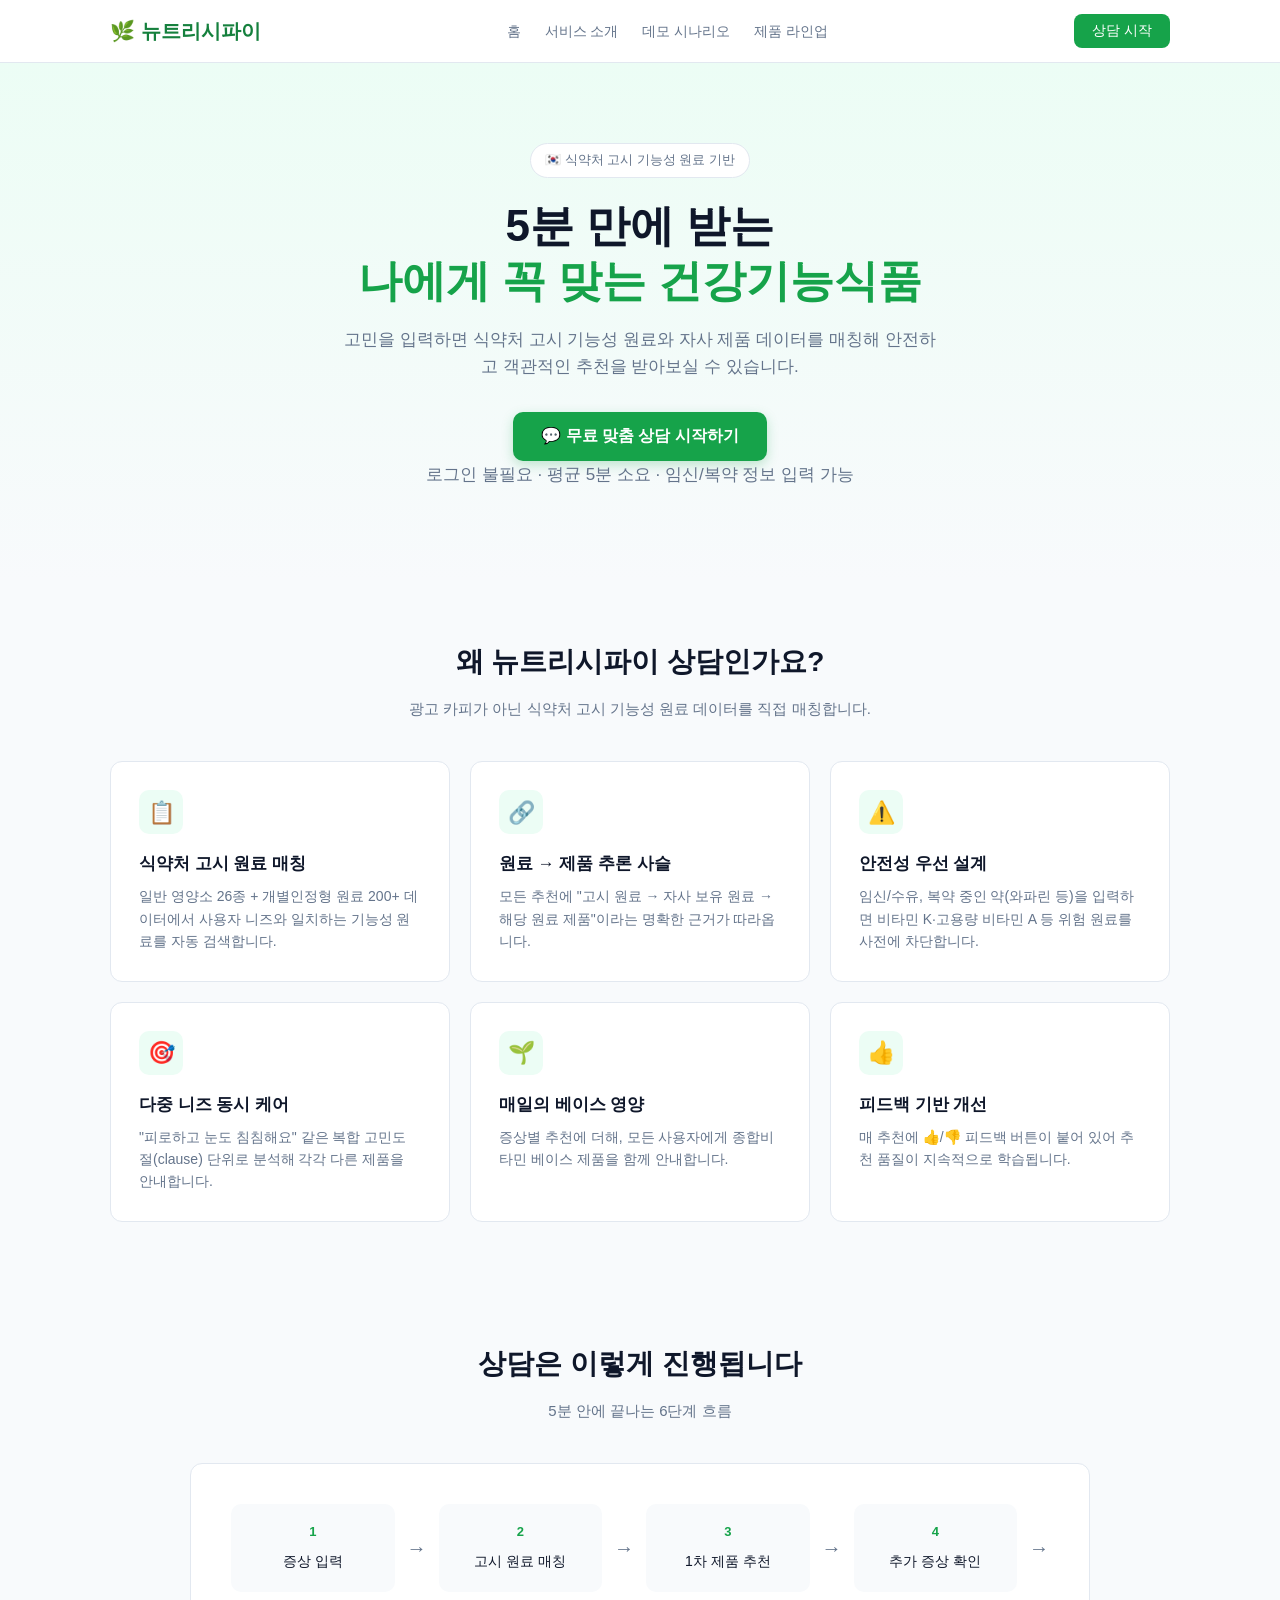
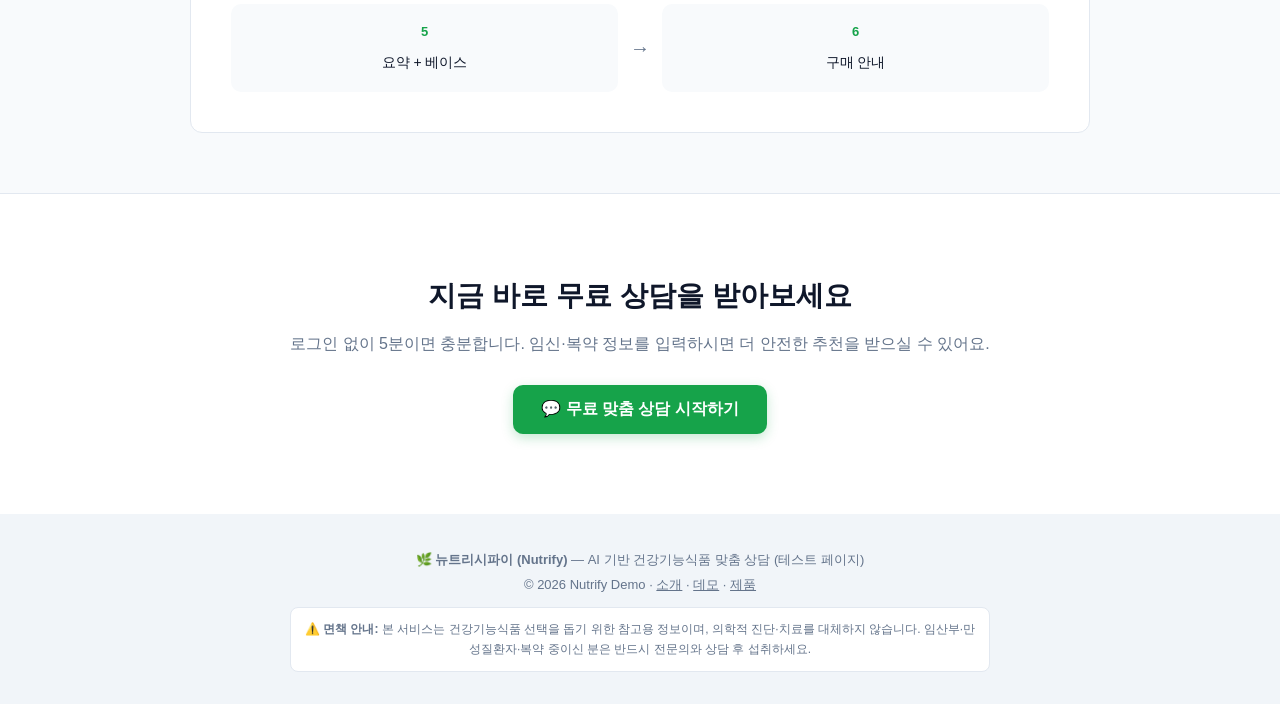
==== web/index.html @ 2ec24ab8 "Initial commit: health supplement consultation chatbot" ====
<!DOCTYPE html>
<html lang="ko">
<head>
  <meta charset="UTF-8" />
  <meta name="viewport" content="width=device-width, initial-scale=1.0" />
  <title>뉴트리시파이 — 식약처 고시 원료 기반 맞춤 건기식 상담</title>
  <meta name="description" content="식약처 고시 기능성 원료와 자사 제품 데이터를 기반으로 1:1 맞춤 건강기능식품을 추천해 드립니다." />
  <link rel="stylesheet" href="./static/styles.css" />
</head>
<body>

<nav>
  <div class="nav-inner">
    <a href="./index.html" class="logo" style="text-decoration:none">🌿 뉴트리시파이</a>
    <div class="nav-links">
      <a href="./index.html">홈</a>
      <a href="./about.html">서비스 소개</a>
      <a href="./demo.html">데모 시나리오</a>
      <a href="./products.html">제품 라인업</a>
    </div>
    <button class="nav-cta" onclick="openCopilot()">상담 시작</button>
  </div>
</nav>

<header class="hero">
  <div class="container">
    <span class="hero-badge">🇰🇷 식약처 고시 기능성 원료 기반</span>
    <h1>5분 만에 받는<br /><span>나에게 꼭 맞는 건강기능식품</span></h1>
    <p>고민을 입력하면 식약처 고시 기능성 원료와 자사 제품 데이터를 매칭해 안전하고 객관적인 추천을 받아보실 수 있습니다.</p>
    <button class="hero-cta" onclick="openCopilot()">💬 무료 맞춤 상담 시작하기</button>
    <p class="hero-note">로그인 불필요 · 평균 5분 소요 · 임신/복약 정보 입력 가능</p>
  </div>
</header>

<section id="features">
  <div class="container">
    <h2 class="section-title">왜 뉴트리시파이 상담인가요?</h2>
    <p class="section-sub">광고 카피가 아닌 식약처 고시 기능성 원료 데이터를 직접 매칭합니다.</p>
    <div class="feature-grid">
      <div class="feature">
        <div class="feature-icon">📋</div>
        <h3>식약처 고시 원료 매칭</h3>
        <p>일반 영양소 26종 + 개별인정형 원료 200+ 데이터에서 사용자 니즈와 일치하는 기능성 원료를 자동 검색합니다.</p>
      </div>
      <div class="feature">
        <div class="feature-icon">🔗</div>
        <h3>원료 → 제품 추론 사슬</h3>
        <p>모든 추천에 "고시 원료 → 자사 보유 원료 → 해당 원료 제품"이라는 명확한 근거가 따라옵니다.</p>
      </div>
      <div class="feature">
        <div class="feature-icon">⚠️</div>
        <h3>안전성 우선 설계</h3>
        <p>임신/수유, 복약 중인 약(와파린 등)을 입력하면 비타민 K·고용량 비타민 A 등 위험 원료를 사전에 차단합니다.</p>
      </div>
      <div class="feature">
        <div class="feature-icon">🎯</div>
        <h3>다중 니즈 동시 케어</h3>
        <p>"피로하고 눈도 침침해요" 같은 복합 고민도 절(clause) 단위로 분석해 각각 다른 제품을 안내합니다.</p>
      </div>
      <div class="feature">
        <div class="feature-icon">🌱</div>
        <h3>매일의 베이스 영양</h3>
        <p>증상별 추천에 더해, 모든 사용자에게 종합비타민 베이스 제품을 함께 안내합니다.</p>
      </div>
      <div class="feature">
        <div class="feature-icon">👍</div>
        <h3>피드백 기반 개선</h3>
        <p>매 추천에 👍/👎 피드백 버튼이 붙어 있어 추천 품질이 지속적으로 학습됩니다.</p>
      </div>
    </div>
  </div>
</section>

<section id="funnel">
  <div class="container">
    <h2 class="section-title">상담은 이렇게 진행됩니다</h2>
    <p class="section-sub">5분 안에 끝나는 6단계 흐름</p>
    <div class="funnel">
      <div class="funnel-steps">
        <div class="funnel-step"><b>1</b><span>증상 입력</span></div>
        <span class="funnel-arrow">→</span>
        <div class="funnel-step"><b>2</b><span>고시 원료 매칭</span></div>
        <span class="funnel-arrow">→</span>
        <div class="funnel-step"><b>3</b><span>1차 제품 추천</span></div>
        <span class="funnel-arrow">→</span>
        <div class="funnel-step"><b>4</b><span>추가 증상 확인</span></div>
        <span class="funnel-arrow">→</span>
        <div class="funnel-step"><b>5</b><span>요약 + 베이스</span></div>
        <span class="funnel-arrow">→</span>
        <div class="funnel-step"><b>6</b><span>구매 안내</span></div>
      </div>
    </div>
  </div>
</section>

<section class="cta-section">
  <div class="container">
    <h2>지금 바로 무료 상담을 받아보세요</h2>
    <p>로그인 없이 5분이면 충분합니다. 임신·복약 정보를 입력하시면 더 안전한 추천을 받으실 수 있어요.</p>
    <button class="hero-cta" onclick="openCopilot()">💬 무료 맞춤 상담 시작하기</button>
  </div>
</section>

<footer>
  <p><strong>🌿 뉴트리시파이 (Nutrify)</strong> — AI 기반 건강기능식품 맞춤 상담 (테스트 페이지)</p>
  <p>© 2026 Nutrify Demo · <a href="./about.html" style="color: var(--muted)">소개</a> · <a href="./demo.html" style="color: var(--muted)">데모</a> · <a href="./products.html" style="color: var(--muted)">제품</a></p>
  <div class="disclaimer">
    ⚠️ <strong>면책 안내:</strong> 본 서비스는 건강기능식품 선택을 돕기 위한 참고용 정보이며,
    의학적 진단·치료를 대체하지 않습니다. 임산부·만성질환자·복약 중이신 분은
    반드시 전문의와 상담 후 섭취하세요.
  </div>
</footer>

<script src="./static/copilot.js"></script>
</body>
</html>
---- web/static/styles.css ----
:root {
  --primary: #16a34a;
  --primary-dark: #15803d;
  --bg: #f8fafc;
  --card: #ffffff;
  --text: #0f172a;
  --muted: #64748b;
  --border: #e2e8f0;
}
* { box-sizing: border-box; margin: 0; padding: 0; }
body {
  font-family: -apple-system, BlinkMacSystemFont, "Pretendard", "Apple SD Gothic Neo", sans-serif;
  background: var(--bg);
  color: var(--text);
  line-height: 1.6;
  -webkit-font-smoothing: antialiased;
}
.container { max-width: 1100px; margin: 0 auto; padding: 0 20px; }

nav {
  background: white;
  border-bottom: 1px solid var(--border);
  position: sticky; top: 0; z-index: 50;
  backdrop-filter: blur(8px);
}
.nav-inner {
  display: flex; align-items: center; justify-content: space-between;
  padding: 14px 20px; max-width: 1100px; margin: 0 auto;
}
.logo { font-size: 20px; font-weight: 700; color: var(--primary-dark); }
.nav-links { display: flex; gap: 24px; font-size: 14px; }
.nav-links a { color: var(--muted); text-decoration: none; }
.nav-links a:hover { color: var(--text); }
.nav-cta {
  background: var(--primary); color: white; padding: 8px 18px;
  border-radius: 8px; text-decoration: none; font-size: 14px; font-weight: 500;
  border: none; cursor: pointer;
}

.hero {
  padding: 80px 20px 60px;
  text-align: center;
  background: linear-gradient(180deg, #ecfdf5 0%, var(--bg) 100%);
}
.hero-badge {
  display: inline-block;
  background: white; border: 1px solid var(--border);
  padding: 6px 14px; border-radius: 99px;
  font-size: 13px; color: var(--muted);
  margin-bottom: 20px;
}
.hero h1 {
  font-size: clamp(28px, 5vw, 44px);
  font-weight: 700; line-height: 1.25;
  margin-bottom: 18px;
}
.hero h1 span { color: var(--primary); }
.hero p {
  font-size: 17px; color: var(--muted);
  max-width: 600px; margin: 0 auto 32px;
}
.hero-cta {
  display: inline-flex; align-items: center; gap: 8px;
  background: var(--primary); color: white;
  padding: 14px 28px; border-radius: 10px;
  text-decoration: none; font-weight: 600; font-size: 16px;
  box-shadow: 0 4px 12px rgba(22, 163, 74, 0.25);
  transition: transform 0.15s, box-shadow 0.15s;
  cursor: pointer; border: none;
}
.hero-cta:hover {
  transform: translateY(-1px);
  box-shadow: 0 6px 18px rgba(22, 163, 74, 0.35);
}
.hero-note { font-size: 13px; color: var(--muted); margin-top: 14px; }

section { padding: 60px 0; }
.section-title {
  text-align: center; font-size: 28px; font-weight: 700;
  margin-bottom: 12px;
}
.section-sub {
  text-align: center; color: var(--muted);
  margin-bottom: 40px; font-size: 15px;
}

.feature-grid {
  display: grid;
  grid-template-columns: repeat(auto-fit, minmax(280px, 1fr));
  gap: 20px;
}
.feature {
  background: var(--card); padding: 28px;
  border-radius: 12px; border: 1px solid var(--border);
}
.feature-icon {
  width: 44px; height: 44px;
  background: #ecfdf5; color: var(--primary);
  border-radius: 10px;
  display: flex; align-items: center; justify-content: center;
  font-size: 22px; margin-bottom: 16px;
}
.feature h3 { font-size: 17px; margin-bottom: 8px; }
.feature p { color: var(--muted); font-size: 14px; }

.product-grid {
  display: grid;
  grid-template-columns: repeat(auto-fit, minmax(280px, 1fr));
  gap: 20px;
}
.product {
  background: var(--card); padding: 24px;
  border-radius: 12px; border: 1px solid var(--border);
  transition: border-color 0.15s, transform 0.15s;
}
.product:hover {
  border-color: var(--primary);
  transform: translateY(-2px);
}
.product-tag {
  display: inline-block;
  background: #ecfdf5; color: var(--primary-dark);
  padding: 3px 10px; border-radius: 99px;
  font-size: 12px; font-weight: 500;
  margin-bottom: 12px;
}
.product h3 { font-size: 18px; margin-bottom: 10px; }
.product ul { list-style: none; }
.product li {
  font-size: 13px; color: var(--muted);
  padding: 4px 0; border-bottom: 1px dashed var(--border);
}
.product li:last-child { border-bottom: none; }
.product li strong { color: var(--text); font-weight: 500; }

.funnel {
  background: white; padding: 40px;
  border-radius: 12px; border: 1px solid var(--border);
  max-width: 900px; margin: 0 auto;
}
.funnel-steps {
  display: flex; gap: 12px; flex-wrap: wrap;
  justify-content: center; align-items: center;
}
.funnel-step {
  flex: 1; min-width: 130px;
  background: var(--bg); padding: 18px 14px;
  border-radius: 10px; text-align: center;
}
.funnel-step b {
  display: block; color: var(--primary);
  font-size: 13px; margin-bottom: 6px;
}
.funnel-step span { font-size: 14px; }
.funnel-arrow { color: var(--muted); font-size: 20px; }

.cta-section {
  text-align: center; padding: 80px 20px;
  background: white; border-top: 1px solid var(--border);
}
.cta-section h2 { font-size: 28px; margin-bottom: 12px; }
.cta-section p { color: var(--muted); margin-bottom: 28px; }

footer {
  background: #f1f5f9; padding: 32px 20px;
  text-align: center; font-size: 13px; color: var(--muted);
}
footer p { margin: 4px 0; }
.disclaimer {
  max-width: 700px; margin: 12px auto 0;
  padding: 12px; background: white; border-radius: 8px;
  border: 1px solid var(--border);
  font-size: 12px;
}
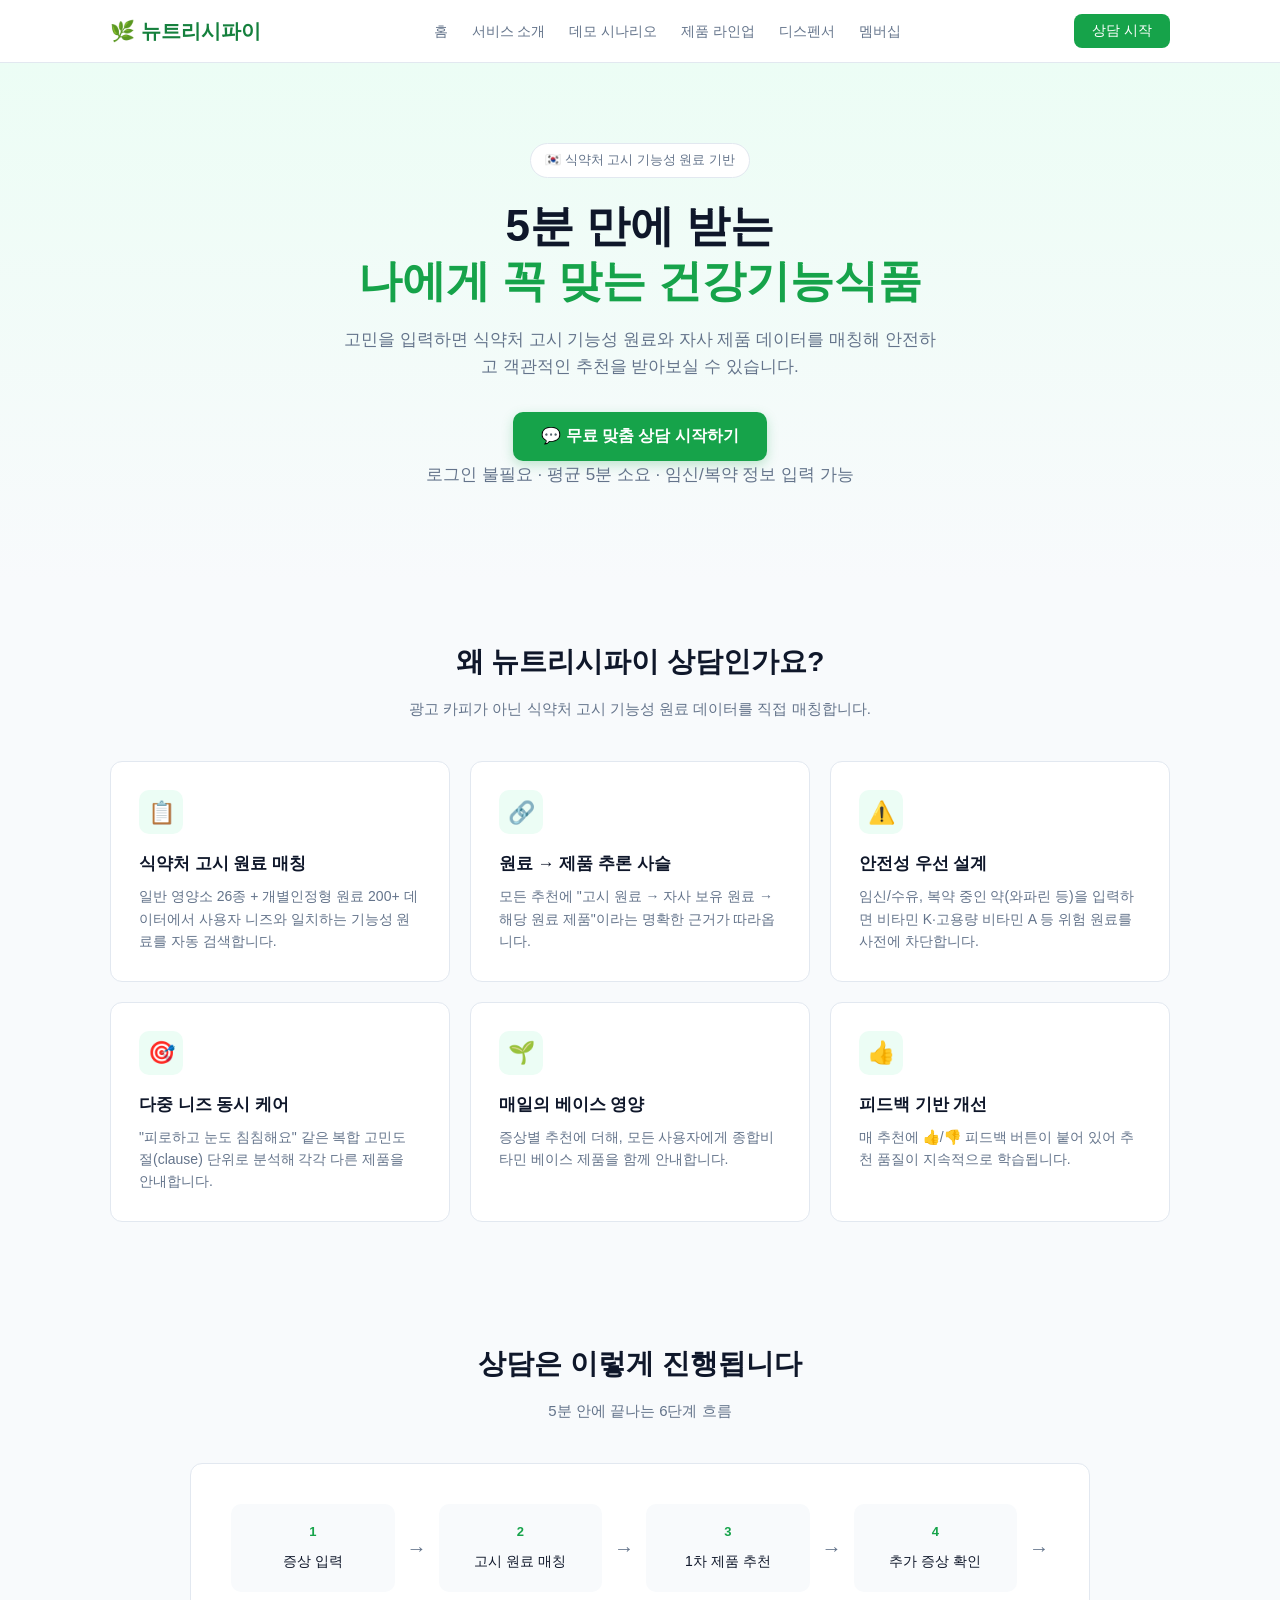
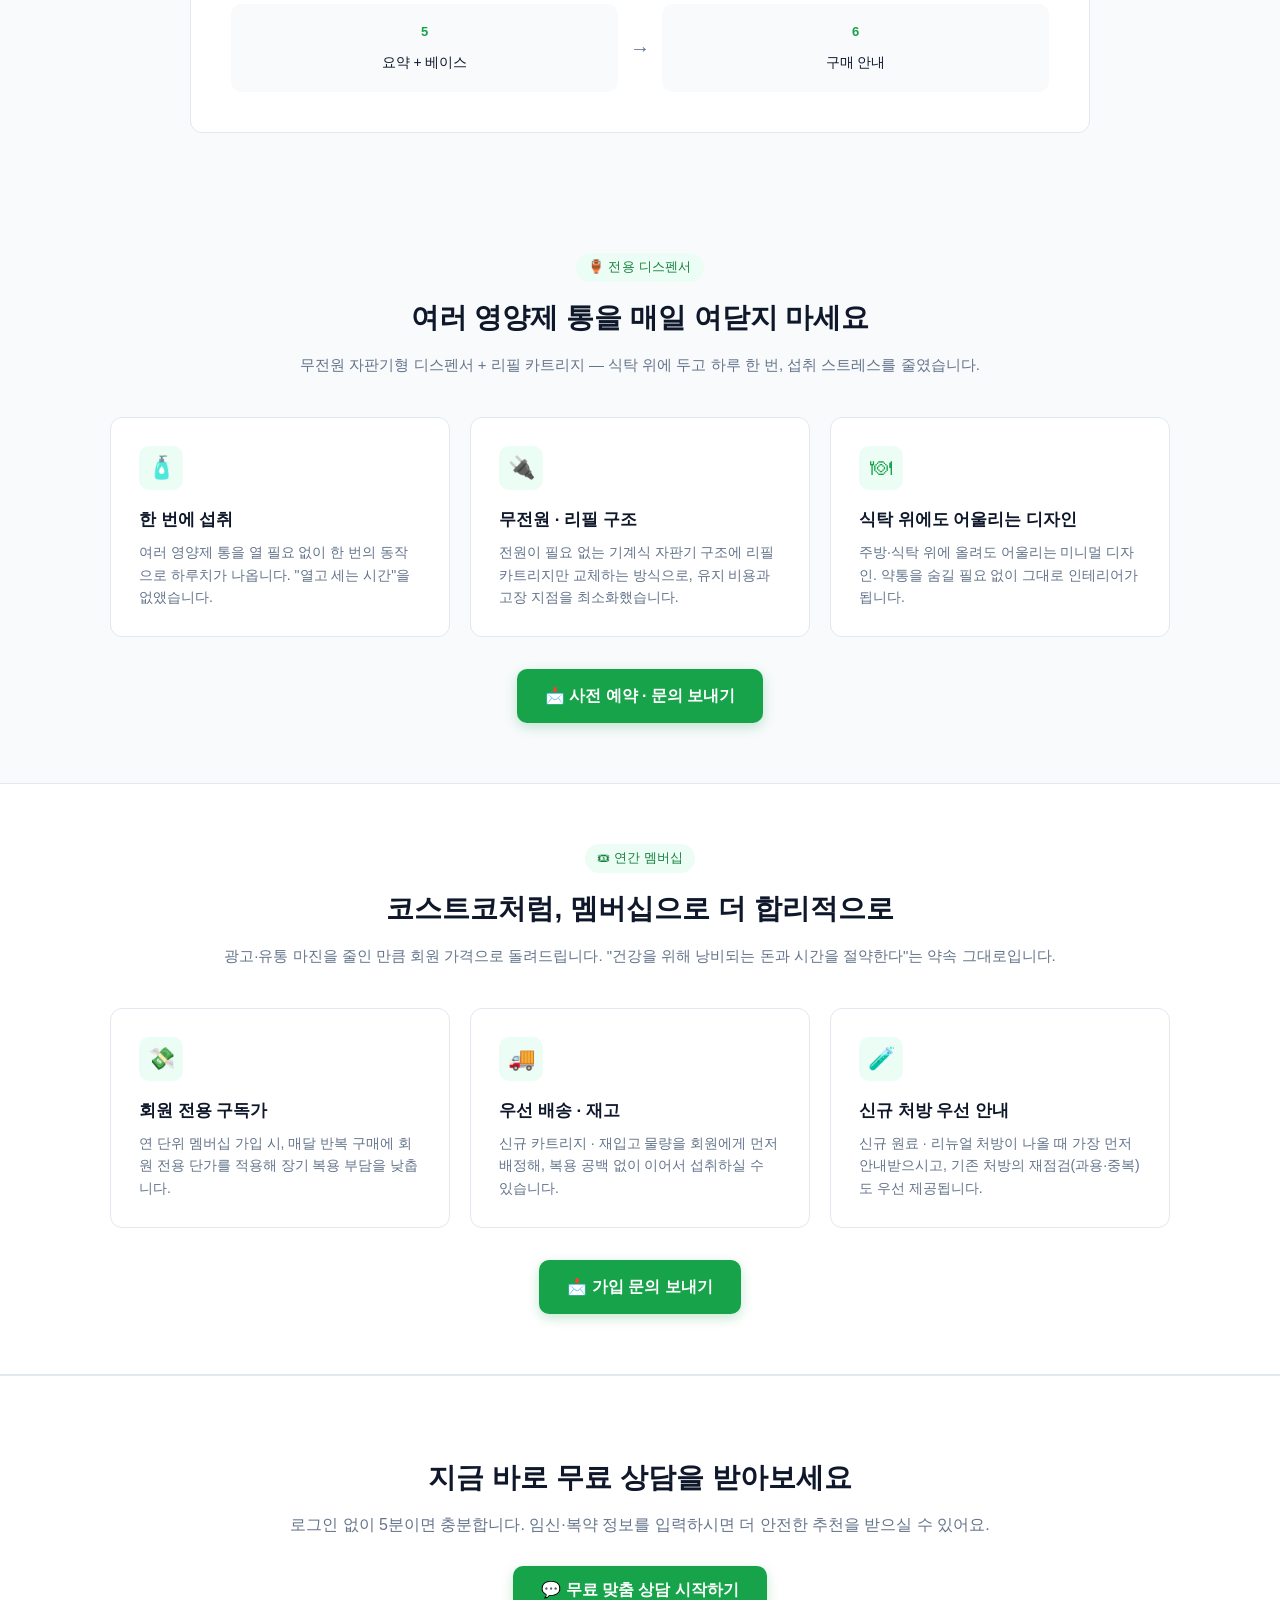
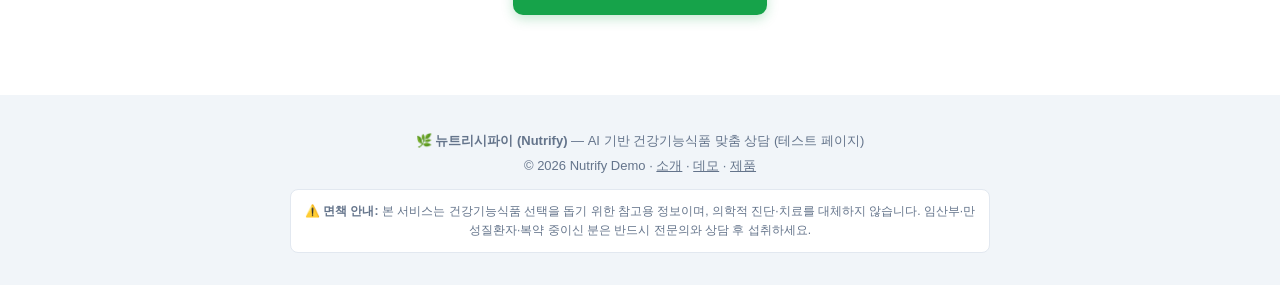
==== commit 7157a229: "Add dispenser & membership landing sections Wires up the #dispenser and #membership anchors that the" ====
--- a/web/index.html
+++ b/web/index.html
@@ -3,6 +3,7 @@
 <head>
   <meta charset="UTF-8" />
   <meta name="viewport" content="width=device-width, initial-scale=1.0" />
+  <meta name="chainlit-server" content="https://yongza-aibot-demo.hf.space" />
   <title>뉴트리시파이 — 식약처 고시 원료 기반 맞춤 건기식 상담</title>
   <meta name="description" content="식약처 고시 기능성 원료와 자사 제품 데이터를 기반으로 1:1 맞춤 건강기능식품을 추천해 드립니다." />
   <link rel="stylesheet" href="./static/styles.css" />
@@ -17,6 +18,8 @@
       <a href="./about.html">서비스 소개</a>
       <a href="./demo.html">데모 시나리오</a>
       <a href="./products.html">제품 라인업</a>
+      <a href="#dispenser">디스펜서</a>
+      <a href="#membership">멤버십</a>
     </div>
     <button class="nav-cta" onclick="openCopilot()">상담 시작</button>
   </div>
@@ -93,6 +96,62 @@
   </div>
 </section>
 
+<section id="dispenser" class="upsell">
+  <div class="container">
+    <span class="upsell-badge">🏺 전용 디스펜서</span>
+    <h2 class="section-title">여러 영양제 통을 매일 여닫지 마세요</h2>
+    <p class="section-sub">무전원 자판기형 디스펜서 + 리필 카트리지 — 식탁 위에 두고 하루 한 번, 섭취 스트레스를 줄였습니다.</p>
+    <div class="feature-grid">
+      <div class="feature">
+        <div class="feature-icon">🧴</div>
+        <h3>한 번에 섭취</h3>
+        <p>여러 영양제 통을 열 필요 없이 한 번의 동작으로 하루치가 나옵니다. "열고 세는 시간"을 없앴습니다.</p>
+      </div>
+      <div class="feature">
+        <div class="feature-icon">🔌</div>
+        <h3>무전원 · 리필 구조</h3>
+        <p>전원이 필요 없는 기계식 자판기 구조에 리필 카트리지만 교체하는 방식으로, 유지 비용과 고장 지점을 최소화했습니다.</p>
+      </div>
+      <div class="feature">
+        <div class="feature-icon">🍽</div>
+        <h3>식탁 위에도 어울리는 디자인</h3>
+        <p>주방·식탁 위에 올려도 어울리는 미니멀 디자인. 약통을 숨길 필요 없이 그대로 인테리어가 됩니다.</p>
+      </div>
+    </div>
+    <div class="upsell-cta">
+      <a class="hero-cta" href="mailto:sales@example.com?subject=뉴트리시파이 전용 디스펜서 사전 예약 문의">📩 사전 예약 · 문의 보내기</a>
+    </div>
+  </div>
+</section>
+
+<section id="membership" class="upsell upsell-alt">
+  <div class="container">
+    <span class="upsell-badge">🎟 연간 멤버십</span>
+    <h2 class="section-title">코스트코처럼, 멤버십으로 더 합리적으로</h2>
+    <p class="section-sub">광고·유통 마진을 줄인 만큼 회원 가격으로 돌려드립니다. "건강을 위해 낭비되는 돈과 시간을 절약한다"는 약속 그대로입니다.</p>
+    <div class="feature-grid">
+      <div class="feature">
+        <div class="feature-icon">💸</div>
+        <h3>회원 전용 구독가</h3>
+        <p>연 단위 멤버십 가입 시, 매달 반복 구매에 회원 전용 단가를 적용해 장기 복용 부담을 낮춥니다.</p>
+      </div>
+      <div class="feature">
+        <div class="feature-icon">🚚</div>
+        <h3>우선 배송 · 재고</h3>
+        <p>신규 카트리지 · 재입고 물량을 회원에게 먼저 배정해, 복용 공백 없이 이어서 섭취하실 수 있습니다.</p>
+      </div>
+      <div class="feature">
+        <div class="feature-icon">🧪</div>
+        <h3>신규 처방 우선 안내</h3>
+        <p>신규 원료 · 리뉴얼 처방이 나올 때 가장 먼저 안내받으시고, 기존 처방의 재점검(과용·중복)도 우선 제공됩니다.</p>
+      </div>
+    </div>
+    <div class="upsell-cta">
+      <a class="hero-cta" href="mailto:sales@example.com?subject=뉴트리시파이 연간 멤버십 가입 문의">📩 가입 문의 보내기</a>
+    </div>
+  </div>
+</section>
+
 <section class="cta-section">
   <div class="container">
     <h2>지금 바로 무료 상담을 받아보세요</h2>
--- a/web/static/styles.css
+++ b/web/static/styles.css
@@ -15,6 +15,7 @@
   line-height: 1.6;
   -webkit-font-smoothing: antialiased;
 }
+body.copilot-open { overflow: hidden; }
 .container { max-width: 1100px; margin: 0 auto; padding: 0 20px; }
 
 nav {
@@ -154,6 +155,19 @@
 .funnel-step span { font-size: 14px; }
 .funnel-arrow { color: var(--muted); font-size: 20px; }
 
+.upsell { scroll-margin-top: 72px; }
+.upsell-alt { background: white; border-top: 1px solid var(--border); border-bottom: 1px solid var(--border); }
+.upsell-badge {
+  display: inline-block;
+  background: #ecfdf5; color: var(--primary-dark);
+  padding: 4px 12px; border-radius: 99px;
+  font-size: 13px; font-weight: 500;
+  margin: 0 auto 14px; letter-spacing: 0.2px;
+}
+.upsell .container { text-align: center; }
+.upsell .feature-grid { text-align: left; margin-top: 8px; }
+.upsell-cta { margin-top: 32px; }
+
 .cta-section {
   text-align: center; padding: 80px 20px;
   background: white; border-top: 1px solid var(--border);
@@ -172,3 +186,73 @@
   border: 1px solid var(--border);
   font-size: 12px;
 }
+
+/* ---------------------------------------------------------------- */
+/* Chainlit Copilot widget overlay fix                               */
+/* ---------------------------------------------------------------- */
+/* Force the widget's chat window itself to be opaque. We do NOT     */
+/* render a separate backdrop because we can't reliably guarantee it */
+/* layers below the widget across Chainlit versions; instead we make */
+/* the widget fully opaque so nothing bleeds through.                */
+
+#chainlit-copilot,
+.cl-copilot,
+[id*="chainlit-copilot"] {
+  z-index: 2147483000 !important;
+}
+
+/* Every descendant: opaque white background, inherit text colour.   */
+/* This is defensive across Chainlit versions where internal class   */
+/* names are hashed. iframes get white bg at the element level too.  */
+#chainlit-copilot [class*="window"],
+#chainlit-copilot [class*="Window"],
+#chainlit-copilot [class*="container"],
+#chainlit-copilot [class*="Container"],
+#chainlit-copilot [class*="dialog"],
+#chainlit-copilot [class*="Dialog"],
+#chainlit-copilot [class*="chat"],
+#chainlit-copilot [class*="Chat"],
+#chainlit-copilot [role="dialog"],
+#chainlit-copilot iframe,
+[id*="chainlit-copilot"] [class*="window"],
+[id*="chainlit-copilot"] [class*="Window"],
+[id*="chainlit-copilot"] [class*="container"],
+[id*="chainlit-copilot"] [class*="Container"],
+[id*="chainlit-copilot"] [class*="dialog"],
+[id*="chainlit-copilot"] [class*="Dialog"],
+[id*="chainlit-copilot"] [class*="chat"],
+[id*="chainlit-copilot"] [class*="Chat"],
+[id*="chainlit-copilot"] [role="dialog"],
+[id*="chainlit-copilot"] iframe {
+  background-color: #ffffff !important;
+  background: #ffffff !important;
+}
+
+/* Give the popup a comfortable shadow + border so it stands out.    */
+#chainlit-copilot [role="dialog"],
+[id*="chainlit-copilot"] [role="dialog"] {
+  border-radius: 16px !important;
+  box-shadow: 0 24px 60px rgba(0, 0, 0, 0.25) !important;
+  border: 1px solid var(--border) !important;
+  overflow: hidden !important;
+}
+
+/* Size the widget so it is a readable panel on desktop and nearly   */
+/* full-screen on mobile. Chainlit's default opens a small corner    */
+/* window that can be hard to read for long product tables.          */
+@media (min-width: 768px) {
+  #chainlit-copilot [role="dialog"],
+  [id*="chainlit-copilot"] [role="dialog"] {
+    width: min(440px, 95vw) !important;
+    height: min(720px, 90vh) !important;
+  }
+}
+@media (max-width: 767px) {
+  #chainlit-copilot [role="dialog"],
+  [id*="chainlit-copilot"] [role="dialog"] {
+    width: calc(100vw - 24px) !important;
+    height: calc(100vh - 80px) !important;
+    max-width: 100vw !important;
+    max-height: 100vh !important;
+  }
+}
